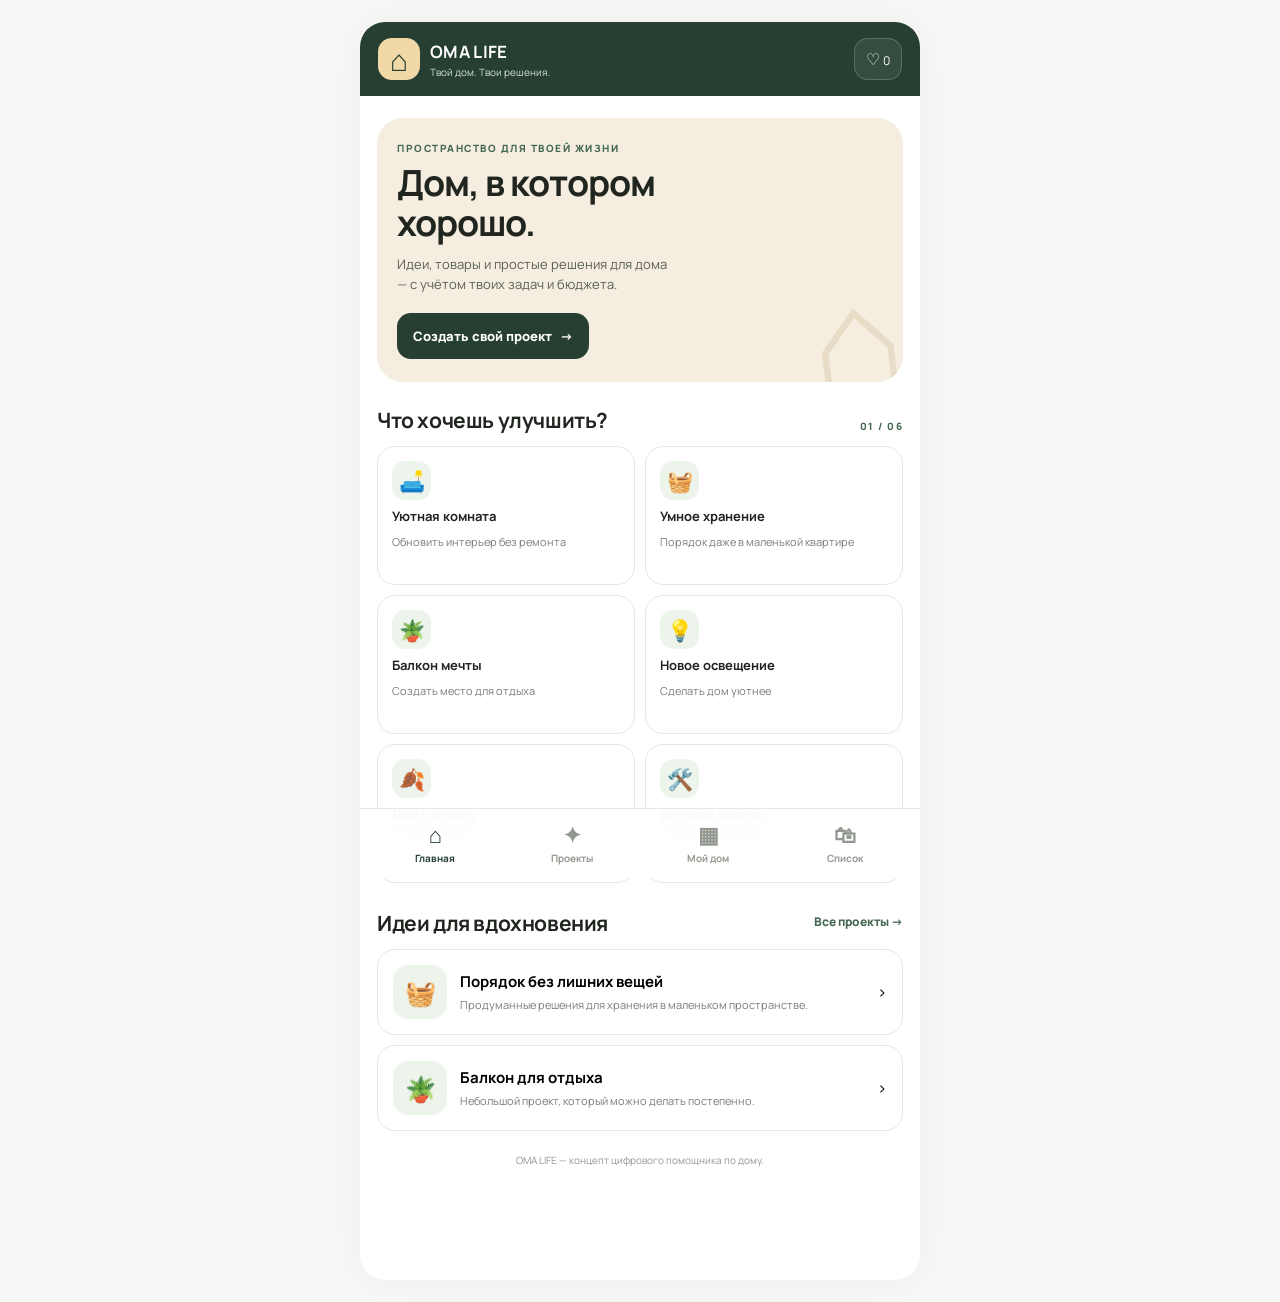
==== index.html @ c58165b6 "initial" ====
<!doctype html>
<html lang="ru">
  <head>
    <meta charset="utf-8" />
    <meta
      name="viewport"
      content="width=device-width, initial-scale=1, viewport-fit=cover"
    />
    <meta name="theme-color" content="#263f32" />
    <title>ОМА LIFE — Твой дом. Твои решения.</title>
    <link rel="stylesheet" href="styles.css" />
  </head>
  <body>
    <div class="app">
      <header class="topbar">
        <a
          class="brand"
          href="#"
          data-page="home"
          aria-label="ОМА LIFE — главная"
        >
          <span class="brand-mark">⌂</span>
          <span
            ><strong>ОМА LIFE</strong
            ><small>Твой дом. Твои решения.</small></span
          >
        </a>
        <button
          class="icon-btn"
          data-page="saved"
          aria-label="Сохранённые проекты"
        >
          ♡ <span id="saved-count">0</span>
        </button>
      </header>

      <main id="app-content" aria-live="polite"></main>

      <nav class="bottom-nav" aria-label="Главная навигация">
        <button class="nav-item active" data-page="home">
          <span>⌂</span>Главная
        </button>
        <button class="nav-item" data-page="projects">
          <span>✦</span>Проекты
        </button>
        <button class="nav-item" data-page="myhome">
          <span>▦</span>Мой дом
        </button>
        <button class="nav-item" data-page="cart"><span>🛍</span>Список</button>
      </nav>
      <div class="toast" id="toast" role="status"></div>
    </div>
    <script src="script.js"></script>
  </body>
</html>
---- styles.css ----
@import url("https://fonts.googleapis.com/css2?family=Manrope:wght@400;500;600;700;800&display=swap");

:root {
  --green: #263f32;
  --green-2: #466a51;
  --mint: #edf4ec;
  --cream: #f5eddf;
  --ink: #20251f;
  --muted: #777e76;
  --line: #e6e8e2;
  --paper: #ffffff;
  --bg: #f7f8f5;
  --radius: 20px;
}
* {
  box-sizing: border-box;
}
html {
  -webkit-text-size-adjust: 100%;
}
body {
  margin: 0;
  background: var(--bg);
  color: var(--ink);
  font-family:
    Manrope,
    -apple-system,
    BlinkMacSystemFont,
    "Segoe UI",
    sans-serif;
}
button,
input,
select {
  font: inherit;
}
button {
  cursor: pointer;
  -webkit-tap-highlight-color: transparent;
}
.app {
  max-width: 560px;
  min-height: 100dvh;
  margin: 0 auto;
  background: var(--paper);
  position: relative;
  padding-bottom: 86px;
  box-shadow: 0 0 40px #18271b0a;
}
.topbar {
  position: sticky;
  top: 0;
  z-index: 10;
  background: var(--green);
  color: white;
  display: flex;
  align-items: center;
  justify-content: space-between;
  padding: 16px 18px;
  padding-top: max(16px, env(safe-area-inset-top));
  gap: 12px;
}
.brand {
  display: flex;
  align-items: center;
  gap: 10px;
  color: inherit;
  text-decoration: none;
}
.brand-mark {
  display: grid;
  place-items: center;
  width: 42px;
  height: 42px;
  border-radius: 14px;
  background: #f1d8a7;
  color: var(--green);
  font-size: 30px;
  font-weight: 800;
}
.brand strong {
  display: block;
  font-size: 17px;
  letter-spacing: 0.3px;
}
.brand small {
  display: block;
  color: #d6e1d7;
  font-size: 10px;
  margin-top: 2px;
}
.icon-btn {
  border: 1px solid #ffffff30;
  border-radius: 14px;
  background: #ffffff12;
  color: white;
  min-width: 48px;
  height: 42px;
}
.icon-btn span {
  font-size: 12px;
}
main {
  padding: 22px 17px 26px;
}
.eyebrow {
  color: var(--green-2);
  text-transform: uppercase;
  letter-spacing: 1.5px;
  font-size: 10px;
  font-weight: 800;
}
h1 {
  font-size: clamp(27px, 7vw, 36px);
  line-height: 1.12;
  margin: 8px 0 10px;
  letter-spacing: -1px;
}
h2 {
  font-size: 21px;
  line-height: 1.25;
  margin: 0 0 8px;
  letter-spacing: -0.4px;
}
h3 {
  font-size: 15px;
  margin: 0;
}
p {
  color: var(--muted);
  line-height: 1.6;
  font-size: 13px;
  margin: 0;
}
.hero {
  background: var(--cream);
  border-radius: 26px;
  padding: 23px 20px;
  overflow: hidden;
  position: relative;
  margin-bottom: 25px;
}
.hero:after {
  content: "⌂";
  position: absolute;
  right: -2px;
  bottom: -35px;
  font-size: 160px;
  line-height: 1;
  color: #d7c6a6;
  opacity: 0.42;
  transform: rotate(-7deg);
}
.hero > * {
  position: relative;
  z-index: 1;
}
.hero p {
  max-width: 270px;
  color: #596054;
  margin-bottom: 18px;
}
.btn {
  border: 0;
  border-radius: 14px;
  padding: 13px 16px;
  font-weight: 800;
  font-size: 13px;
  background: var(--green);
  color: white;
  display: inline-flex;
  align-items: center;
  justify-content: center;
  gap: 8px;
  min-height: 46px;
}
.btn:active,
.tile:active,
.project-card:active {
  transform: scale(0.99);
}
.btn.full {
  width: 100%;
}
.btn.secondary {
  background: var(--mint);
  color: var(--green);
  border: 1px solid #dbe6d9;
}
.btn.ghost {
  background: white;
  color: var(--green);
  border: 1px solid var(--line);
}
.section-head {
  display: flex;
  align-items: end;
  justify-content: space-between;
  gap: 12px;
  margin: 24px 0 13px;
}
.section-head h2 {
  margin: 0;
}
.text-btn {
  color: var(--green-2);
  border: 0;
  background: none;
  padding: 6px 0;
  font-size: 12px;
  font-weight: 800;
}
.grid {
  display: grid;
  grid-template-columns: repeat(2, minmax(0, 1fr));
  gap: 10px;
}
.tile {
  text-align: left;
  border: 1px solid var(--line);
  background: white;
  border-radius: 18px;
  padding: 14px;
  min-height: 139px;
  display: flex;
  flex-direction: column;
  align-items: flex-start;
  gap: 8px;
  color: var(--ink);
  transition: 0.15s;
}
.tile.selected {
  background: var(--mint);
  border-color: #8eae91;
}
.tile-icon {
  width: 39px;
  height: 39px;
  display: grid;
  place-items: center;
  border-radius: 13px;
  background: var(--mint);
  color: var(--green);
  font-size: 21px;
}
.tile strong {
  font-size: 13px;
  line-height: 1.35;
}
.tile small {
  font-size: 11px;
  line-height: 1.45;
  color: var(--muted);
}
.feature-card {
  border: 1px solid var(--line);
  border-radius: 18px;
  padding: 15px;
  display: flex;
  align-items: center;
  gap: 13px;
  margin-top: 10px;
}
.feature-icon {
  flex: 0 0 54px;
  height: 54px;
  border-radius: 15px;
  background: var(--mint);
  display: grid;
  place-items: center;
  font-size: 25px;
}
.feature-card .grow {
  flex: 1;
  min-width: 0;
}
.feature-card p {
  font-size: 11px;
  margin-top: 4px;
}
.back {
  background: none;
  border: 0;
  padding: 0;
  margin-bottom: 20px;
  color: var(--green-2);
  font-size: 13px;
  font-weight: 800;
}
.form-group {
  margin: 22px 0;
}
.form-group label,
.field-label {
  display: block;
  font-size: 14px;
  font-weight: 800;
  margin-bottom: 11px;
}
.options {
  display: grid;
  gap: 9px;
}
.option {
  border: 1px solid var(--line);
  border-radius: 14px;
  padding: 13px;
  display: flex;
  align-items: center;
  gap: 11px;
  font-size: 13px;
  cursor: pointer;
}
.option input {
  accent-color: var(--green);
  width: 18px;
  height: 18px;
}
.option:has(input:checked) {
  border-color: #719579;
  background: var(--mint);
}
.chips {
  display: flex;
  flex-wrap: wrap;
  gap: 8px;
}
.chip {
  border: 1px solid var(--line);
  border-radius: 999px;
  padding: 10px 13px;
  background: white;
  color: var(--ink);
  font-size: 12px;
}
.chip.active {
  background: var(--green);
  color: white;
  border-color: var(--green);
}
.note {
  background: #f5f5f0;
  color: #697166;
  border-radius: 12px;
  padding: 12px;
  font-size: 11px;
  line-height: 1.5;
  margin: 15px 0;
}
.project-card {
  border: 1px solid var(--line);
  border-radius: 20px;
  overflow: hidden;
  margin: 14px 0;
}
.project-banner {
  padding: 20px;
  min-height: 106px;
  background: var(--mint);
  display: flex;
  align-items: center;
  justify-content: space-between;
  gap: 10px;
}
.project-banner.gold {
  background: var(--cream);
}
.project-banner.blue {
  background: #e9eef2;
}
.project-banner .big-icon {
  font-size: 42px;
}
.project-body {
  padding: 16px;
}
.project-body p {
  margin: 7px 0 13px;
}
.price {
  font-size: 24px;
  font-weight: 800;
  color: var(--green);
  letter-spacing: -0.7px;
}
.price small {
  font-size: 11px;
  color: var(--muted);
  font-weight: 500;
  letter-spacing: 0;
}
.row {
  display: flex;
  align-items: center;
  gap: 10px;
}
.row.between {
  justify-content: space-between;
}
.product-row {
  padding: 12px 0;
  border-bottom: 1px solid var(--line);
  display: flex;
  align-items: center;
  gap: 10px;
}
.product-row:last-child {
  border-bottom: 0;
}
.product-symbol {
  width: 42px;
  height: 42px;
  flex: 0 0 42px;
  background: #f3f3ed;
  border-radius: 12px;
  display: grid;
  place-items: center;
  font-size: 20px;
}
.product-info {
  flex: 1;
  min-width: 0;
}
.product-info strong {
  font-size: 12px;
  display: block;
  line-height: 1.4;
}
.product-info small {
  color: var(--muted);
  font-size: 10px;
  display: block;
  margin-top: 3px;
}
.product-price {
  font-size: 12px;
  font-weight: 800;
  white-space: nowrap;
}
.add-btn {
  width: 31px;
  height: 31px;
  border: 1px solid #d9e4d8;
  color: var(--green);
  background: var(--mint);
  border-radius: 10px;
  font-weight: 800;
}
.empty {
  text-align: center;
  border: 1px dashed #d7ddd4;
  border-radius: 20px;
  padding: 28px 18px;
  margin-top: 15px;
}
.empty .big-icon {
  font-size: 40px;
  margin-bottom: 10px;
}
.empty p {
  margin: 8px 0 17px;
}
.stat-grid {
  display: grid;
  grid-template-columns: repeat(2, 1fr);
  gap: 10px;
  margin: 18px 0;
}
.stat {
  border-radius: 16px;
  background: var(--mint);
  padding: 15px;
}
.stat strong {
  display: block;
  font-size: 25px;
  color: var(--green);
}
.stat small {
  font-size: 11px;
  color: var(--muted);
}
.bottom-nav {
  position: fixed;
  z-index: 20;
  bottom: 0;
  left: 50%;
  transform: translateX(-50%);
  width: min(560px, 100%);
  padding: 8px 7px max(8px, env(safe-area-inset-bottom));
  background: #ffffffed;
  backdrop-filter: blur(14px);
  border-top: 1px solid var(--line);
  display: grid;
  grid-template-columns: repeat(4, 1fr);
}
.nav-item {
  border: 0;
  background: none;
  color: #92988f;
  font-size: 10px;
  font-weight: 700;
  display: flex;
  flex-direction: column;
  align-items: center;
  gap: 3px;
  padding: 5px 2px;
}
.nav-item span {
  font-size: 22px;
  line-height: 1.2;
}
.nav-item.active {
  color: var(--green);
}
.toast {
  position: fixed;
  z-index: 40;
  bottom: 95px;
  left: 50%;
  transform: translate(-50%, 12px);
  opacity: 0;
  pointer-events: none;
  background: var(--green);
  color: white;
  border-radius: 12px;
  padding: 11px 16px;
  font-size: 12px;
  max-width: calc(100% - 40px);
  transition: 0.2s;
  text-align: center;
}
.toast.show {
  opacity: 1;
  transform: translate(-50%, 0);
}
hr {
  border: 0;
  border-top: 1px solid var(--line);
  margin: 17px 0;
}
.footer-note {
  text-align: center;
  font-size: 10px;
  color: #92988f;
  margin-top: 22px;
  line-height: 1.5;
}
@media (min-width: 561px) {
  body {
    padding: 22px 0;
  }
  .app {
    min-height: calc(100dvh - 44px);
    border-radius: 25px;
    overflow: clip;
  }
  .bottom-nav {
    bottom: 22px;
    border-radius: 0 0 25px 25px;
  }
}
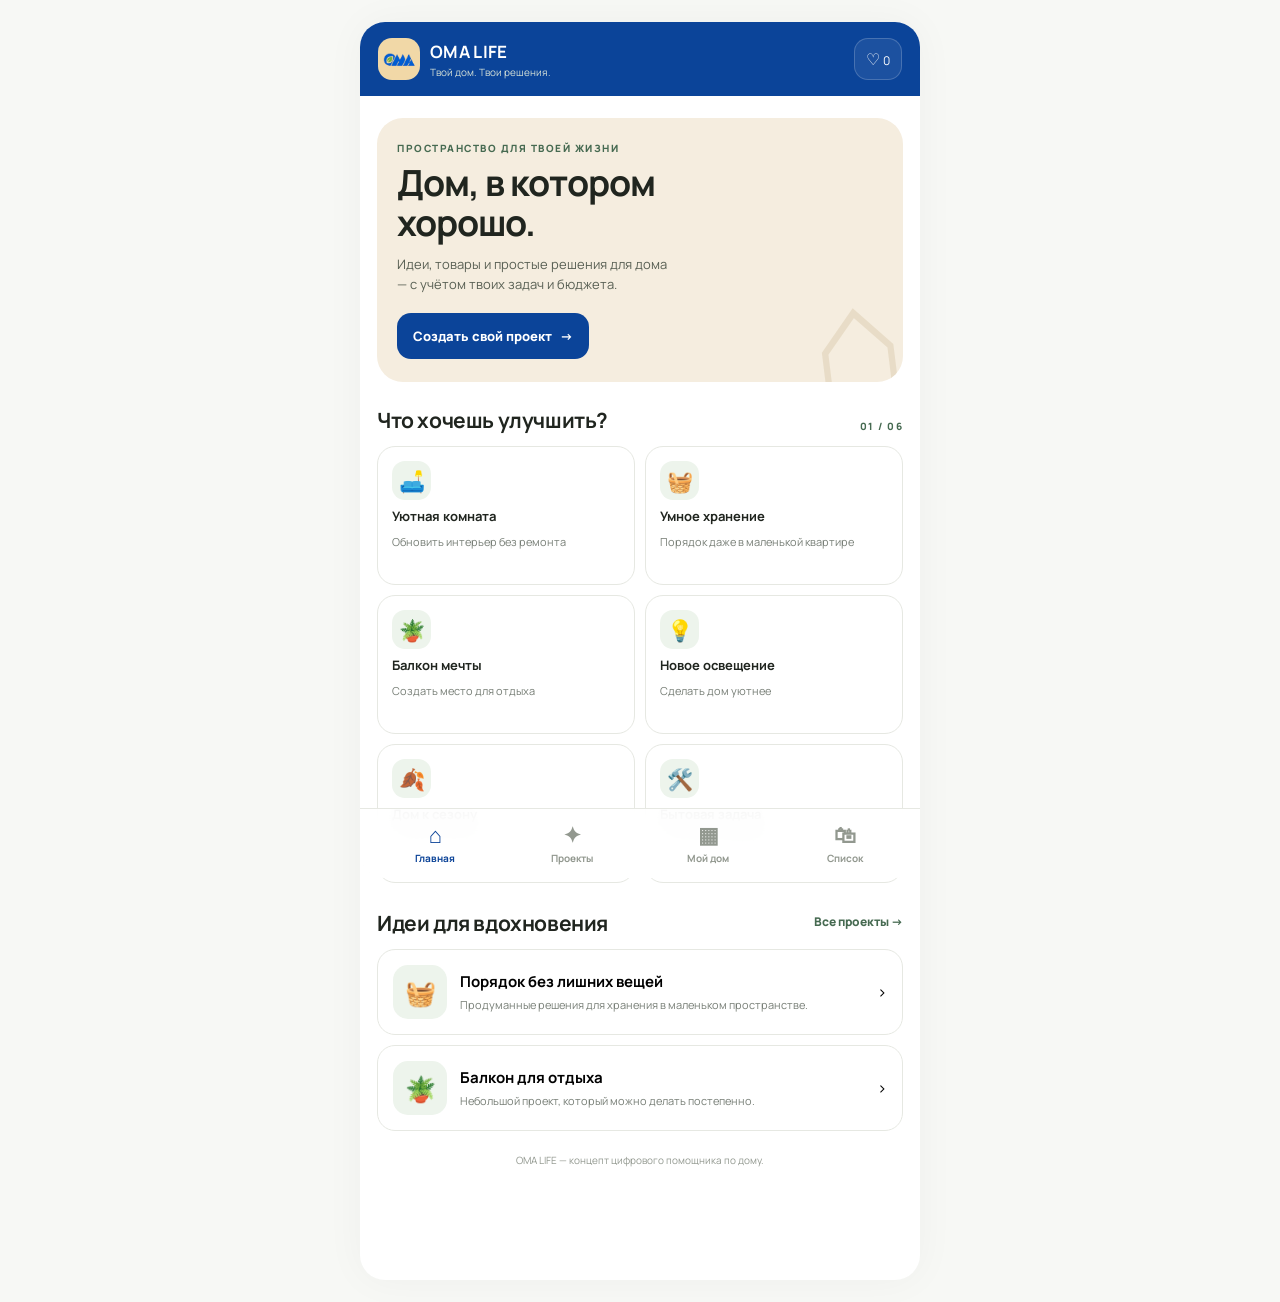
==== commit d1dcf9e7: "redisign and voitic" ====
--- a/index.html
+++ b/index.html
@@ -19,7 +19,9 @@
           data-page="home"
           aria-label="ОМА LIFE — главная"
         >
-          <span class="brand-mark">⌂</span>
+          <span class="brand-mark">
+            <img src="img/logo.png" width="150%" />
+          </span>
           <span
             ><strong>ОМА LIFE</strong
             ><small>Твой дом. Твои решения.</small></span
--- a/styles.css
+++ b/styles.css
@@ -51,7 +51,7 @@
   position: sticky;
   top: 0;
   z-index: 10;
-  background: var(--green);
+  background: #0b4499;
   color: white;
   display: flex;
   align-items: center;
@@ -166,7 +166,7 @@
   padding: 13px 16px;
   font-weight: 800;
   font-size: 13px;
-  background: var(--green);
+  background: #0b4499;
   color: white;
   display: inline-flex;
   align-items: center;
@@ -334,9 +334,9 @@
   font-size: 12px;
 }
 .chip.active {
-  background: var(--green);
+  background: #e09112;
   color: white;
-  border-color: var(--green);
+  border-color: black;
 }
 .note {
   background: #f5f5f0;
@@ -511,7 +511,7 @@
   line-height: 1.2;
 }
 .nav-item.active {
-  color: var(--green);
+  color: #0a4297;
 }
 .toast {
   position: fixed;
